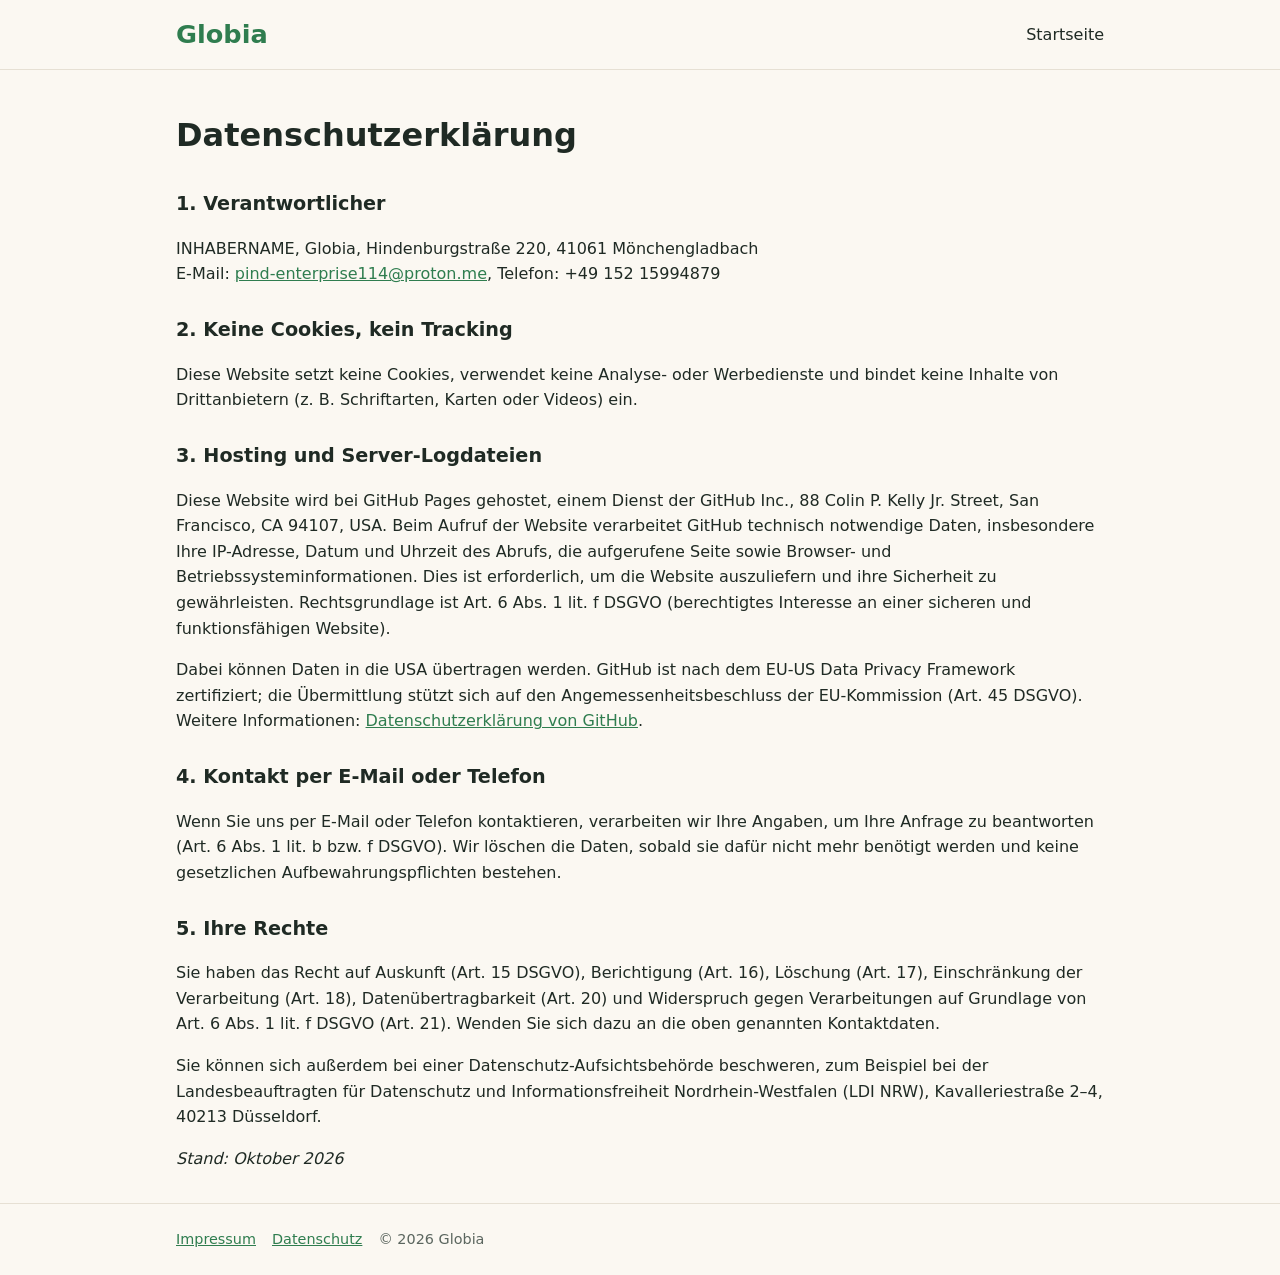
==== datenschutz.html @ 7b0ef951 "Add shop homepage, Impressum and privacy policy (draft) Owner name and opening hours are still place" ====
<!doctype html>
<html lang="de">
<head>
<meta charset="utf-8">
<meta name="viewport" content="width=device-width, initial-scale=1">
<title>Datenschutz – Globia</title>
<meta name="robots" content="noindex">
<link rel="stylesheet" href="style.css">
</head>
<body>
<header><div class="wrap"><a class="logo" href="/">Globia</a><nav><a href="/">Startseite</a></nav></div></header>
<main class="wrap legal">
<h1>Datenschutzerklärung</h1>

<h2>1. Verantwortlicher</h2>
<p>INHABERNAME, Globia, Hindenburgstraße 220, 41061 Mönchengladbach<br>
E-Mail: <a href="mailto:pind-enterprise114@proton.me">pind-enterprise114@proton.me</a>, Telefon: +49 152 15994879</p>

<h2>2. Keine Cookies, kein Tracking</h2>
<p>Diese Website setzt keine Cookies, verwendet keine Analyse- oder Werbedienste und bindet keine Inhalte von Drittanbietern (z. B. Schriftarten, Karten oder Videos) ein.</p>

<h2>3. Hosting und Server-Logdateien</h2>
<p>Diese Website wird bei GitHub Pages gehostet, einem Dienst der GitHub Inc., 88 Colin P. Kelly Jr. Street, San Francisco, CA 94107, USA. Beim Aufruf der Website verarbeitet GitHub technisch notwendige Daten, insbesondere Ihre IP-Adresse, Datum und Uhrzeit des Abrufs, die aufgerufene Seite sowie Browser- und Betriebssysteminformationen. Dies ist erforderlich, um die Website auszuliefern und ihre Sicherheit zu gewährleisten. Rechtsgrundlage ist Art. 6 Abs. 1 lit. f DSGVO (berechtigtes Interesse an einer sicheren und funktionsfähigen Website).</p>
<p>Dabei können Daten in die USA übertragen werden. GitHub ist nach dem EU-US Data Privacy Framework zertifiziert; die Übermittlung stützt sich auf den Angemessenheitsbeschluss der EU-Kommission (Art. 45 DSGVO). Weitere Informationen: <a href="https://docs.github.com/de/site-policy/privacy-policies/github-general-privacy-statement">Datenschutzerklärung von GitHub</a>.</p>

<h2>4. Kontakt per E-Mail oder Telefon</h2>
<p>Wenn Sie uns per E-Mail oder Telefon kontaktieren, verarbeiten wir Ihre Angaben, um Ihre Anfrage zu beantworten (Art. 6 Abs. 1 lit. b bzw. f DSGVO). Wir löschen die Daten, sobald sie dafür nicht mehr benötigt werden und keine gesetzlichen Aufbewahrungspflichten bestehen.</p>

<h2>5. Ihre Rechte</h2>
<p>Sie haben das Recht auf Auskunft (Art. 15 DSGVO), Berichtigung (Art. 16), Löschung (Art. 17), Einschränkung der Verarbeitung (Art. 18), Datenübertragbarkeit (Art. 20) und Widerspruch gegen Verarbeitungen auf Grundlage von Art. 6 Abs. 1 lit. f DSGVO (Art. 21). Wenden Sie sich dazu an die oben genannten Kontaktdaten.</p>
<p>Sie können sich außerdem bei einer Datenschutz-Aufsichtsbehörde beschweren, zum Beispiel bei der Landesbeauftragten für Datenschutz und Informationsfreiheit Nordrhein-Westfalen (LDI NRW), Kavalleriestraße 2–4, 40213 Düsseldorf.</p>

<p><em>Stand: Oktober 2026</em></p>
</main>
<footer><div class="wrap"><a href="impressum.html">Impressum</a><a href="datenschutz.html">Datenschutz</a><span>© 2026 Globia</span></div></footer>
</body>
</html>
---- style.css ----
:root{--bg:#fbf8f2;--fg:#1f2a24;--muted:#5b665f;--accent:#2f7d4f;--accent2:#d9822b;--card:#ffffff;--line:#e6e0d4}
@media (prefers-color-scheme:dark){:root{--bg:#141a16;--fg:#eef1ec;--muted:#a9b3ac;--accent:#6fcf97;--accent2:#f2a65a;--card:#1c241f;--line:#2c362f}}
*{box-sizing:border-box}
body{margin:0;background:var(--bg);color:var(--fg);font-family:system-ui,-apple-system,"Segoe UI",Roboto,sans-serif;line-height:1.6}
a{color:var(--accent)}
.wrap{max-width:960px;margin:0 auto;padding:0 16px}
header{border-bottom:1px solid var(--line)}
header .wrap{display:flex;align-items:center;justify-content:space-between;padding-top:14px;padding-bottom:14px}
.logo{font-weight:800;font-size:1.6rem;color:var(--accent);text-decoration:none}
nav a{margin-left:16px;text-decoration:none;color:var(--fg);font-weight:500}
.hero{padding:64px 0 48px;text-align:center}
.hero h1{font-size:clamp(2rem,6vw,3.4rem);margin:0 0 8px;line-height:1.15}
.hero h1 span{color:var(--accent)}
.hero p{font-size:1.15rem;color:var(--muted);margin:4px 0}
.en{color:var(--muted);font-style:italic}
.btn{display:inline-block;margin-top:24px;background:var(--accent);color:#fff;padding:12px 22px;border-radius:999px;text-decoration:none;font-weight:600}
@media (prefers-color-scheme:dark){.btn{color:#10140f}}
section{padding:32px 0}
h2{font-size:1.6rem;margin:0 0 4px}
.grid{display:grid;grid-template-columns:repeat(auto-fit,minmax(200px,1fr));gap:16px;margin-top:20px}
.card{background:var(--card);border:1px solid var(--line);border-radius:14px;padding:18px}
.card h3{margin:0 0 4px;font-size:1.1rem}
.card p{margin:0;color:var(--muted);font-size:.95rem}
.info{display:grid;grid-template-columns:repeat(auto-fit,minmax(260px,1fr));gap:16px;margin-top:20px}
footer{border-top:1px solid var(--line);margin-top:32px;padding:24px 0;color:var(--muted);font-size:.9rem}
footer a{margin-right:16px}
.legal h1{margin-top:40px}
.legal h2{font-size:1.2rem;margin-top:28px}
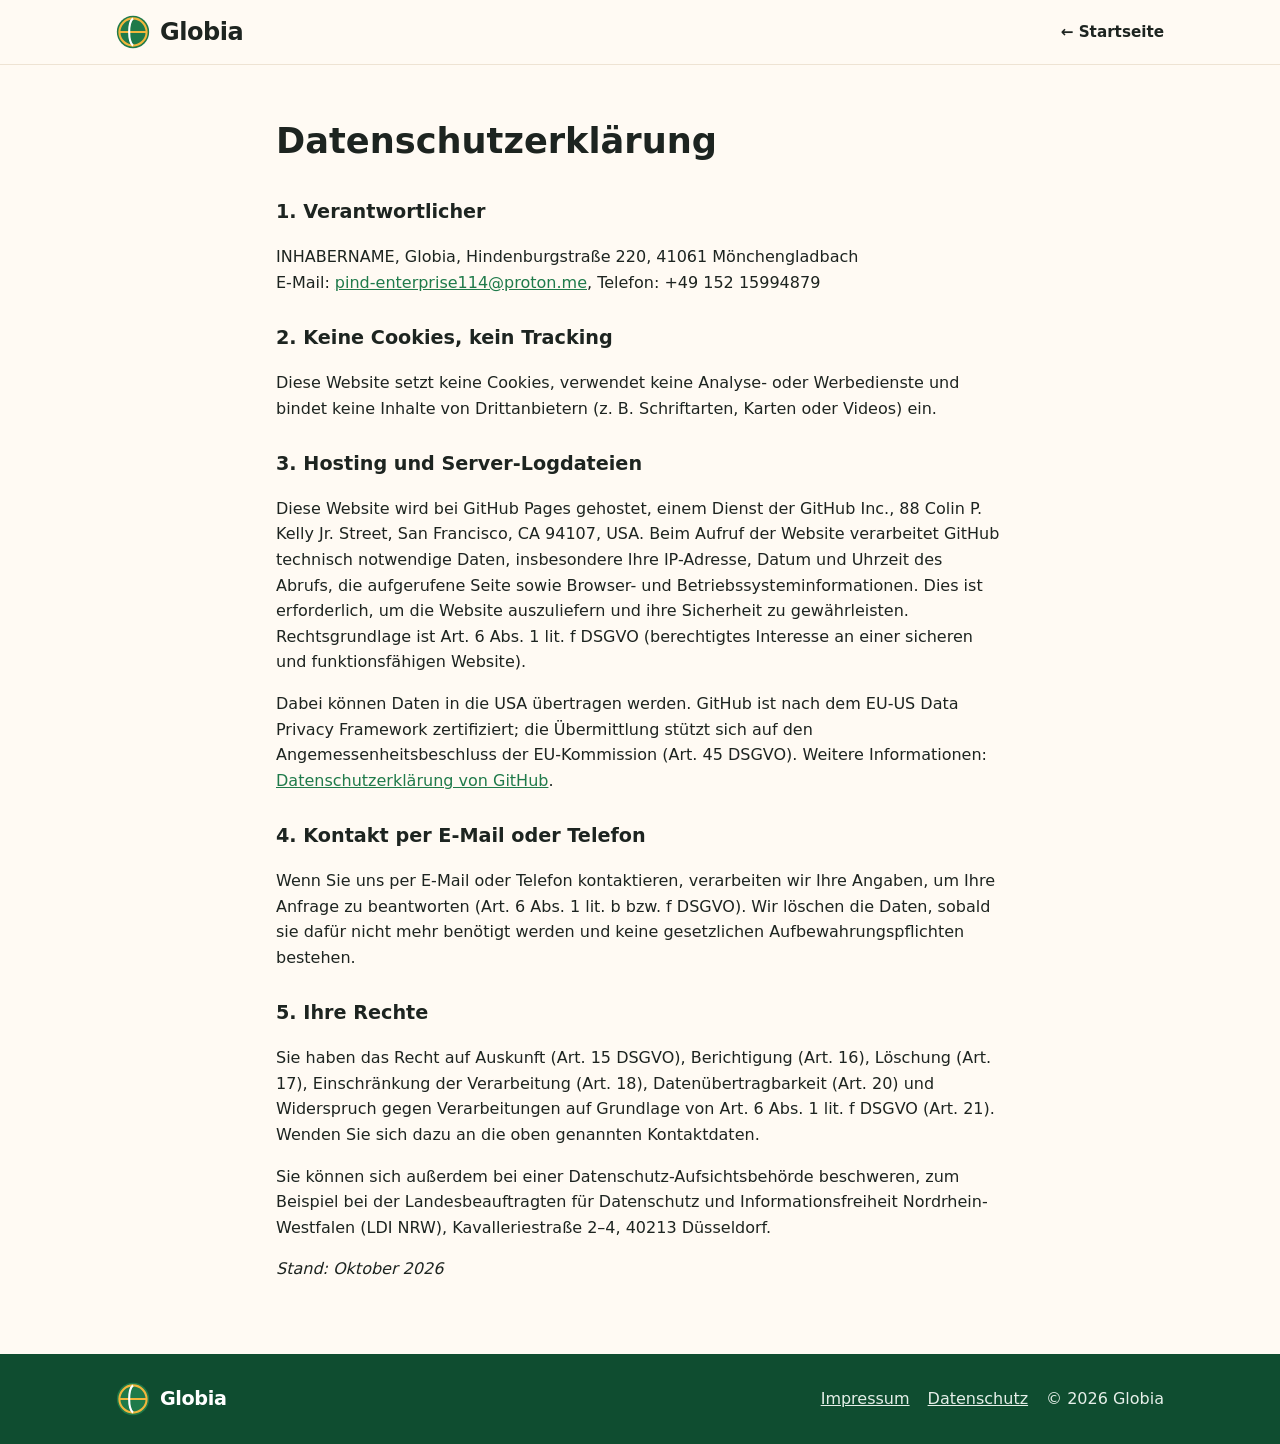
==== commit a3ff1f3b: "Redesign homepage with richer layout Hero with pattern and category tiles, product grid with icons, " ====
--- a/datenschutz.html
+++ b/datenschutz.html
@@ -5,10 +5,12 @@
 <meta name="viewport" content="width=device-width, initial-scale=1">
 <title>Datenschutz – Globia</title>
 <meta name="robots" content="noindex">
+<meta name="theme-color" content="#1f7a4a">
+<link rel="icon" href="data:image/svg+xml,<svg viewBox='0 0 40 40' aria-hidden='true'><circle cx='20' cy='20' r='19' fill='%231f7a4a'/><path d='M20 4a16 16 0 0 1 0 32M20 4a16 16 0 0 0 0 32M5 20h30' stroke='%23f2b63c' stroke-width='2.5' fill='none'/><path d='M20 4c-6 5-6 27 0 32' stroke='%23fff' stroke-width='2.5' fill='none'/></svg>">
 <link rel="stylesheet" href="style.css">
 </head>
 <body>
-<header><div class="wrap"><a class="logo" href="/">Globia</a><nav><a href="/">Startseite</a></nav></div></header>
+<header><div class="wrap"><a class="logo" href="/"><svg viewBox="0 0 40 40" aria-hidden="true"><circle cx="20" cy="20" r="19" fill="#1f7a4a"/><path d="M20 4a16 16 0 0 1 0 32M20 4a16 16 0 0 0 0 32M5 20h30" stroke="#f2b63c" stroke-width="2.5" fill="none"/><path d="M20 4c-6 5-6 27 0 32" stroke="#fff" stroke-width="2.5" fill="none"/></svg>Globia</a><nav><a href="/">← Startseite</a></nav></div></header>
 <main class="wrap legal">
 <h1>Datenschutzerklärung</h1>
 
@@ -32,6 +34,9 @@
 
 <p><em>Stand: Oktober 2026</em></p>
 </main>
-<footer><div class="wrap"><a href="impressum.html">Impressum</a><a href="datenschutz.html">Datenschutz</a><span>© 2026 Globia</span></div></footer>
+<footer><div class="wrap">
+  <a class="logo" href="/"><svg viewBox="0 0 40 40" aria-hidden="true"><circle cx="20" cy="20" r="19" fill="#1f7a4a"/><path d="M20 4a16 16 0 0 1 0 32M20 4a16 16 0 0 0 0 32M5 20h30" stroke="#f2b63c" stroke-width="2.5" fill="none"/><path d="M20 4c-6 5-6 27 0 32" stroke="#fff" stroke-width="2.5" fill="none"/></svg>Globia</a>
+  <div><a href="impressum.html">Impressum</a><a href="datenschutz.html">Datenschutz</a><span>© 2026 Globia</span></div>
+</div></footer>
 </body>
 </html>
--- a/style.css
+++ b/style.css
@@ -1,28 +1,103 @@
-:root{--bg:#fbf8f2;--fg:#1f2a24;--muted:#5b665f;--accent:#2f7d4f;--accent2:#d9822b;--card:#ffffff;--line:#e6e0d4}
-@media (prefers-color-scheme:dark){:root{--bg:#141a16;--fg:#eef1ec;--muted:#a9b3ac;--accent:#6fcf97;--accent2:#f2a65a;--card:#1c241f;--line:#2c362f}}
+:root{
+  --bg:#fffaf3;--fg:#1d2420;--muted:#5d6760;--card:#ffffff;--line:#eee3d3;
+  --green:#1f7a4a;--orange:#e07a1f;--red:#c2412d;--gold:#f2b63c;--teal:#1d8a8a;
+  --hero1:#1f7a4a;--hero2:#0f4d30;
+}
+@media (prefers-color-scheme:dark){:root{
+  --bg:#121613;--fg:#f1f3ee;--muted:#a8b2aa;--card:#1b221d;--line:#2a332d;
+  --green:#5cc98c;--orange:#f2a35a;--red:#ef7a66;--gold:#f6cc6b;--teal:#5cc6c6;
+  --hero1:#174f33;--hero2:#0b2a1b;
+}}
 *{box-sizing:border-box}
+html{scroll-behavior:smooth}
 body{margin:0;background:var(--bg);color:var(--fg);font-family:system-ui,-apple-system,"Segoe UI",Roboto,sans-serif;line-height:1.6}
-a{color:var(--accent)}
-.wrap{max-width:960px;margin:0 auto;padding:0 16px}
-header{border-bottom:1px solid var(--line)}
-header .wrap{display:flex;align-items:center;justify-content:space-between;padding-top:14px;padding-bottom:14px}
-.logo{font-weight:800;font-size:1.6rem;color:var(--accent);text-decoration:none}
-nav a{margin-left:16px;text-decoration:none;color:var(--fg);font-weight:500}
-.hero{padding:64px 0 48px;text-align:center}
-.hero h1{font-size:clamp(2rem,6vw,3.4rem);margin:0 0 8px;line-height:1.15}
-.hero h1 span{color:var(--accent)}
-.hero p{font-size:1.15rem;color:var(--muted);margin:4px 0}
-.en{color:var(--muted);font-style:italic}
-.btn{display:inline-block;margin-top:24px;background:var(--accent);color:#fff;padding:12px 22px;border-radius:999px;text-decoration:none;font-weight:600}
-@media (prefers-color-scheme:dark){.btn{color:#10140f}}
-section{padding:32px 0}
-h2{font-size:1.6rem;margin:0 0 4px}
-.grid{display:grid;grid-template-columns:repeat(auto-fit,minmax(200px,1fr));gap:16px;margin-top:20px}
-.card{background:var(--card);border:1px solid var(--line);border-radius:14px;padding:18px}
-.card h3{margin:0 0 4px;font-size:1.1rem}
-.card p{margin:0;color:var(--muted);font-size:.95rem}
-.info{display:grid;grid-template-columns:repeat(auto-fit,minmax(260px,1fr));gap:16px;margin-top:20px}
-footer{border-top:1px solid var(--line);margin-top:32px;padding:24px 0;color:var(--muted);font-size:.9rem}
-footer a{margin-right:16px}
-.legal h1{margin-top:40px}
+a{color:var(--green)}
+.wrap{max-width:1080px;margin:0 auto;padding:0 16px}
+
+/* header */
+header{position:sticky;top:0;z-index:10;background:color-mix(in srgb,var(--bg) 88%,transparent);backdrop-filter:blur(8px);border-bottom:1px solid var(--line)}
+header .wrap{display:flex;align-items:center;justify-content:space-between;height:64px}
+.logo{display:flex;align-items:center;gap:10px;font-weight:800;font-size:1.5rem;color:var(--fg);text-decoration:none;letter-spacing:-.02em}
+.logo svg{width:34px;height:34px}
+nav a{margin-left:18px;text-decoration:none;color:var(--fg);font-weight:600;font-size:.95rem}
+nav a:hover{color:var(--green)}
+@media (max-width:520px){nav a.hide-sm{display:none}}
+
+/* hero */
+.hero{position:relative;overflow:hidden;color:#fff;background:linear-gradient(135deg,var(--hero1),var(--hero2))}
+.hero::before{content:"";position:absolute;inset:0;opacity:.13;background-image:
+  radial-gradient(circle at 20px 20px,#fff 3px,transparent 4px),
+  linear-gradient(45deg,transparent 46%,#fff 47%,#fff 53%,transparent 54%);
+  background-size:40px 40px,40px 40px}
+.hero .wrap{position:relative;display:grid;grid-template-columns:1.2fr .8fr;gap:32px;align-items:center;padding-top:72px;padding-bottom:80px}
+@media (max-width:820px){.hero .wrap{grid-template-columns:1fr;padding-top:48px;padding-bottom:56px}.hero-art{display:none}}
+.tag{display:inline-block;background:rgba(255,255,255,.15);border:1px solid rgba(255,255,255,.3);padding:6px 14px;border-radius:999px;font-size:.85rem;font-weight:600;margin-bottom:18px}
+.hero h1{font-size:clamp(2.2rem,5.5vw,3.8rem);line-height:1.08;margin:0 0 18px;letter-spacing:-.02em}
+.hero h1 em{font-style:normal;color:var(--gold)}
+.hero p{font-size:1.15rem;margin:0 0 6px;opacity:.95}
+.hero p.en{opacity:.75;font-style:italic}
+.cta{display:flex;flex-wrap:wrap;gap:12px;margin-top:28px}
+.btn{display:inline-flex;align-items:center;gap:8px;padding:13px 22px;border-radius:999px;font-weight:700;text-decoration:none}
+.btn-gold{background:var(--gold);color:#2a1d05}
+.btn-ghost{border:2px solid rgba(255,255,255,.6);color:#fff}
+.btn:hover{transform:translateY(-1px)}
+.hero-art{display:grid;grid-template-columns:1fr 1fr;gap:14px}
+.bubble{aspect-ratio:1;border-radius:28px;display:flex;flex-direction:column;align-items:center;justify-content:center;gap:6px;font-weight:700;font-size:.95rem;color:#fff;box-shadow:0 12px 30px rgba(0,0,0,.25)}
+.bubble svg{width:52px;height:52px}
+.b1{background:var(--orange)}.b2{background:var(--red);transform:translateY(24px)}.b3{background:var(--teal)}.b4{background:#8a5a2b;transform:translateY(24px)}
+
+@media (max-width:820px){.hero-art{display:none}}
+/* wave divider */
+.wave{display:block;width:100%;height:48px;margin-top:-1px;color:var(--hero2)}
+
+/* strip */
+.strip{display:grid;grid-template-columns:repeat(3,1fr);gap:16px;margin-top:-8px}
+@media (max-width:720px){.strip{grid-template-columns:1fr}}
+.strip div{display:flex;gap:14px;align-items:center;background:var(--card);border:1px solid var(--line);border-radius:16px;padding:18px}
+.strip svg{flex:none;width:40px;height:40px;color:var(--green)}
+.strip b{display:block}
+.strip span{color:var(--muted);font-size:.9rem}
+
+section{padding:64px 0 16px}
+.head{text-align:center;max-width:640px;margin:0 auto 32px}
+.head small{display:block;color:var(--orange);font-weight:800;letter-spacing:.12em;text-transform:uppercase;font-size:.8rem;margin-bottom:6px}
+.head h2{font-size:clamp(1.7rem,4vw,2.4rem);margin:0 0 6px;letter-spacing:-.01em}
+.head p{color:var(--muted);margin:0}
+
+/* categories */
+.grid{display:grid;grid-template-columns:repeat(3,1fr);gap:18px}
+@media (max-width:720px){.grid{grid-template-columns:1fr 1fr;gap:12px}.cat{padding:18px 12px}.icon{width:60px;height:60px}}
+.cat{background:var(--card);border:1px solid var(--line);border-radius:20px;padding:24px 20px;text-align:center;transition:transform .15s,box-shadow .15s}
+.cat:hover{transform:translateY(-4px);box-shadow:0 14px 30px rgba(0,0,0,.08)}
+.icon{width:72px;height:72px;border-radius:50%;display:flex;align-items:center;justify-content:center;margin:0 auto 14px}
+.icon svg{width:38px;height:38px;color:#fff}
+.cat h3{margin:0;font-size:1.1rem}
+.cat p{margin:2px 0 0;color:var(--muted);font-size:.9rem}
+
+/* welcome band */
+.band{margin-top:64px;border-radius:28px;padding:40px 32px;background:linear-gradient(120deg,var(--orange),var(--red));color:#fff;display:grid;grid-template-columns:1fr auto;gap:24px;align-items:center}
+@media (max-width:720px){.band{grid-template-columns:1fr;padding:32px 22px}}
+.band h2{margin:0 0 8px;font-size:clamp(1.5rem,3.5vw,2rem)}
+.band p{margin:0;opacity:.95}
+.langs{display:flex;flex-wrap:wrap;gap:8px}
+.langs span{background:rgba(255,255,255,.18);border:1px solid rgba(255,255,255,.35);padding:8px 14px;border-radius:999px;font-weight:700;white-space:nowrap}
+
+/* visit */
+.visit{display:grid;grid-template-columns:repeat(3,1fr);gap:18px}
+@media (max-width:820px){.visit{grid-template-columns:1fr}}
+.box{background:var(--card);border:1px solid var(--line);border-radius:20px;padding:26px}
+.box .icon{width:52px;height:52px;margin:0 0 14px}
+.box .icon svg{width:26px;height:26px}
+.box h3{margin:0 0 8px}
+.box p{margin:0;color:var(--muted)}
+.box a.big{display:inline-block;margin-top:14px;font-weight:700}
+
+footer{margin-top:72px;background:var(--hero2);color:#e6efe9}
+footer .wrap{display:flex;flex-wrap:wrap;gap:16px;justify-content:space-between;align-items:center;padding-top:28px;padding-bottom:28px}
+footer a{color:#e6efe9;margin-right:18px}
+footer .logo{color:#fff;font-size:1.2rem}
+
+/* legal pages */
+.legal{max-width:760px}
+.legal h1{margin-top:48px;font-size:2.2rem}
 .legal h2{font-size:1.2rem;margin-top:28px}
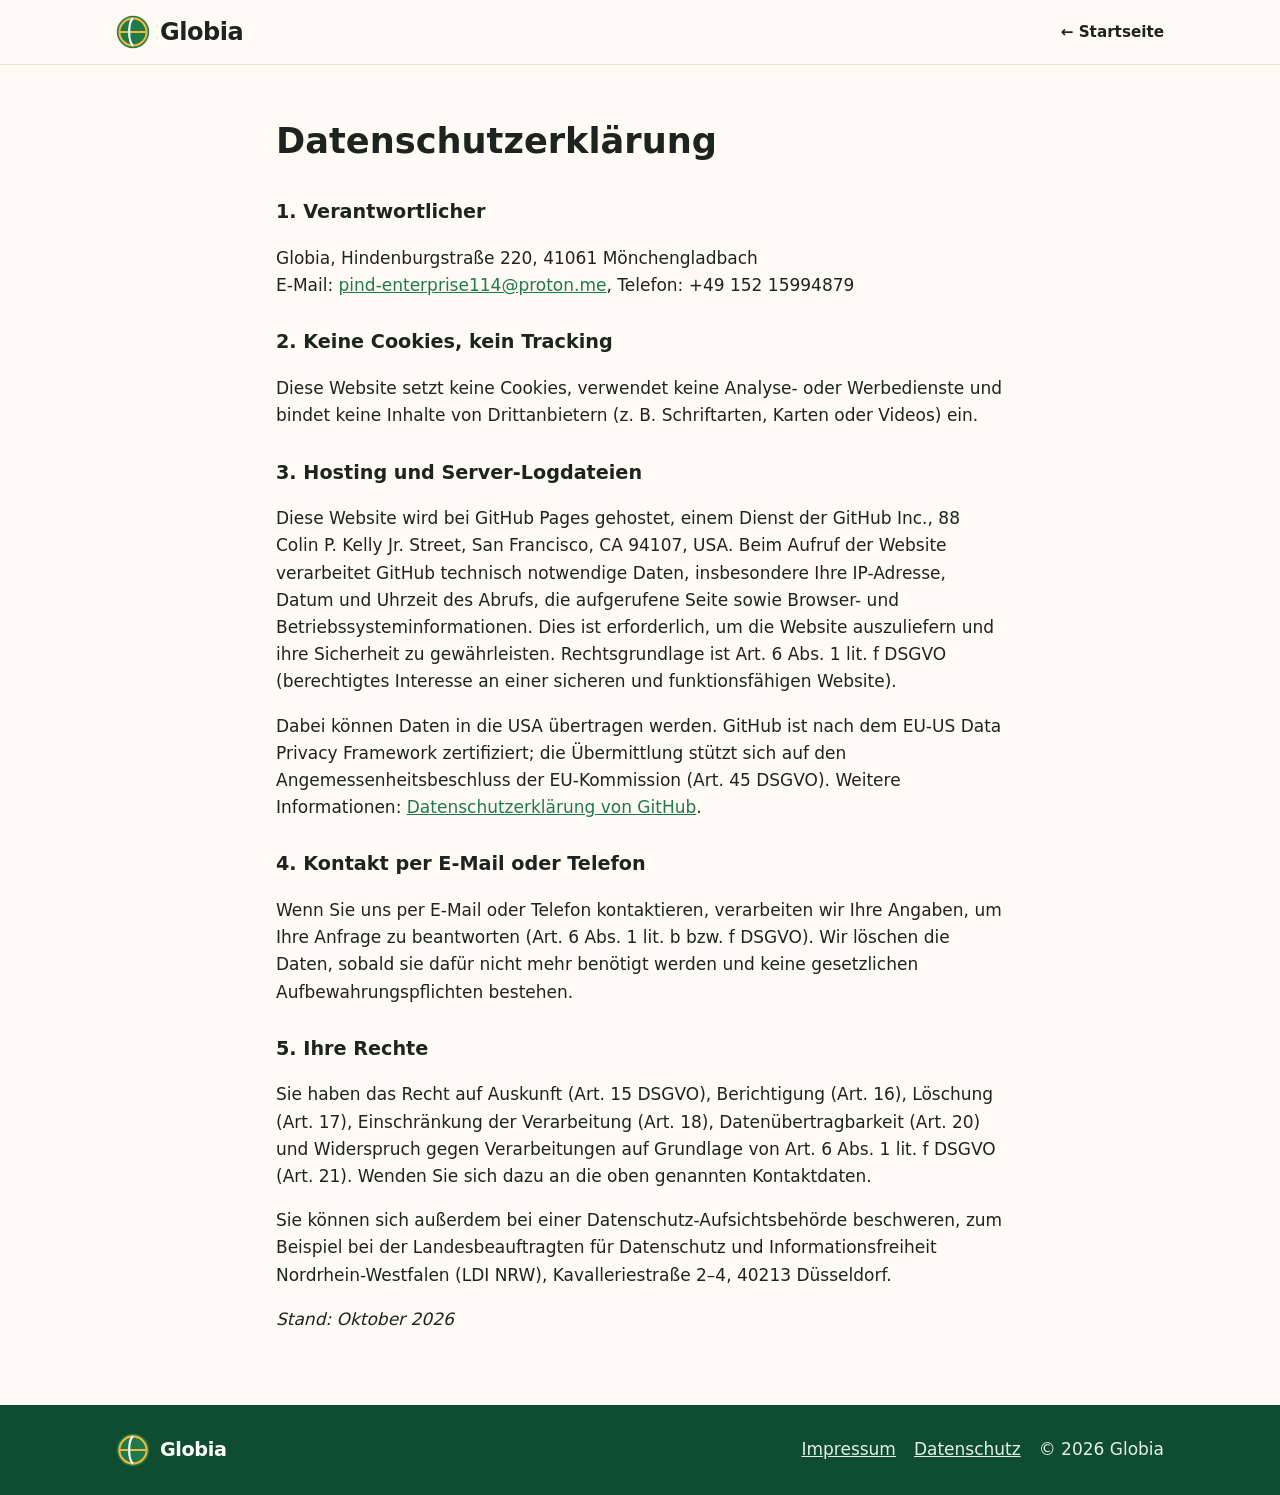
==== commit 9886b84c: "Fill placeholders for first live version Opening hours shown as coming soon; owner name still to be " ====
--- a/datenschutz.html
+++ b/datenschutz.html
@@ -15,7 +15,7 @@
 <h1>Datenschutzerklärung</h1>
 
 <h2>1. Verantwortlicher</h2>
-<p>INHABERNAME, Globia, Hindenburgstraße 220, 41061 Mönchengladbach<br>
+<p>Globia, Hindenburgstraße 220, 41061 Mönchengladbach<br>
 E-Mail: <a href="mailto:pind-enterprise114@proton.me">pind-enterprise114@proton.me</a>, Telefon: +49 152 15994879</p>
 
 <h2>2. Keine Cookies, kein Tracking</h2>
--- a/style.css
+++ b/style.css
@@ -10,7 +10,7 @@
 }}
 *{box-sizing:border-box}
 html{scroll-behavior:smooth}
-body{margin:0;background:var(--bg);color:var(--fg);font-family:system-ui,-apple-system,"Segoe UI",Roboto,sans-serif;line-height:1.6}
+body{margin:0;font-size:17px;background:var(--bg);color:var(--fg);font-family:system-ui,-apple-system,"Segoe UI",Roboto,sans-serif;line-height:1.6}
 a{color:var(--green)}
 .wrap{max-width:1080px;margin:0 auto;padding:0 16px}
 
@@ -29,15 +29,17 @@
   radial-gradient(circle at 20px 20px,#fff 3px,transparent 4px),
   linear-gradient(45deg,transparent 46%,#fff 47%,#fff 53%,transparent 54%);
   background-size:40px 40px,40px 40px}
-.hero .wrap{position:relative;display:grid;grid-template-columns:1.2fr .8fr;gap:32px;align-items:center;padding-top:72px;padding-bottom:80px}
-@media (max-width:820px){.hero .wrap{grid-template-columns:1fr;padding-top:48px;padding-bottom:56px}.hero-art{display:none}}
+.hero .wrap{position:relative;text-align:center;padding-top:64px;padding-bottom:64px;max-width:760px}
+@media (max-width:820px){.hero .wrap{padding-top:44px;padding-bottom:48px}}
 .tag{display:inline-block;background:rgba(255,255,255,.15);border:1px solid rgba(255,255,255,.3);padding:6px 14px;border-radius:999px;font-size:.85rem;font-weight:600;margin-bottom:18px}
 .hero h1{font-size:clamp(2.2rem,5.5vw,3.8rem);line-height:1.08;margin:0 0 18px;letter-spacing:-.02em}
 .hero h1 em{font-style:normal;color:var(--gold)}
 .hero p{font-size:1.15rem;margin:0 0 6px;opacity:.95}
 .hero p.en{opacity:.75;font-style:italic}
-.cta{display:flex;flex-wrap:wrap;gap:12px;margin-top:28px}
-.btn{display:inline-flex;align-items:center;gap:8px;padding:13px 22px;border-radius:999px;font-weight:700;text-decoration:none}
+.cta{display:flex;flex-wrap:wrap;gap:14px;margin-top:28px;justify-content:center}
+.btn{display:inline-flex;align-items:center;justify-content:center;gap:10px;padding:16px 28px;border-radius:999px;font-weight:700;font-size:1.1rem;text-decoration:none;min-width:220px}
+.btn svg{width:22px;height:22px}
+@media (max-width:520px){.btn{width:100%}}
 .btn-gold{background:var(--gold);color:#2a1d05}
 .btn-ghost{border:2px solid rgba(255,255,255,.6);color:#fff}
 .btn:hover{transform:translateY(-1px)}
@@ -58,7 +60,7 @@
 .strip b{display:block}
 .strip span{color:var(--muted);font-size:.9rem}
 
-section{padding:64px 0 16px}
+section{padding:40px 0 8px}
 .head{text-align:center;max-width:640px;margin:0 auto 32px}
 .head small{display:block;color:var(--orange);font-weight:800;letter-spacing:.12em;text-transform:uppercase;font-size:.8rem;margin-bottom:6px}
 .head h2{font-size:clamp(1.7rem,4vw,2.4rem);margin:0 0 6px;letter-spacing:-.01em}
@@ -89,7 +91,7 @@
 .box .icon{width:52px;height:52px;margin:0 0 14px}
 .box .icon svg{width:26px;height:26px}
 .box h3{margin:0 0 8px}
-.box p{margin:0;color:var(--muted)}
+.box p{margin:0;font-size:1.05rem}
 .box a.big{display:inline-block;margin-top:14px;font-weight:700}
 
 footer{margin-top:72px;background:var(--hero2);color:#e6efe9}
